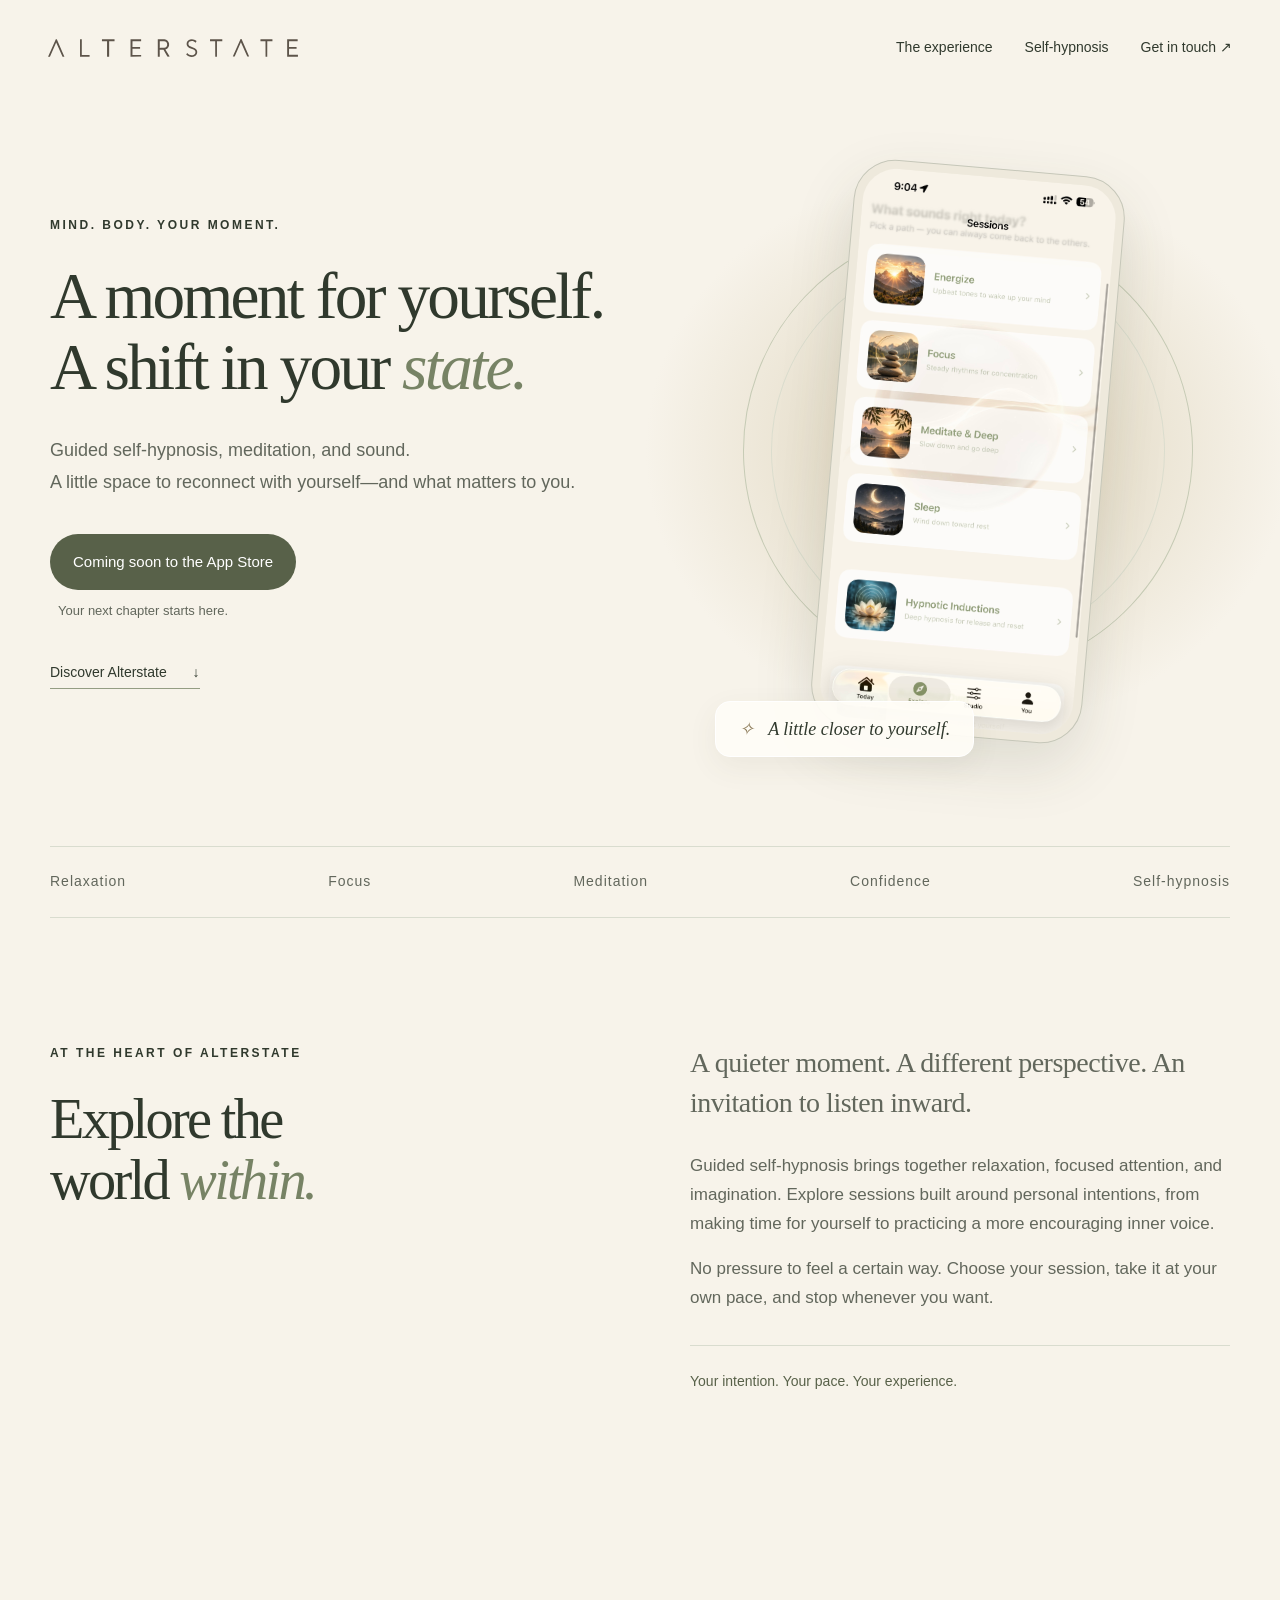
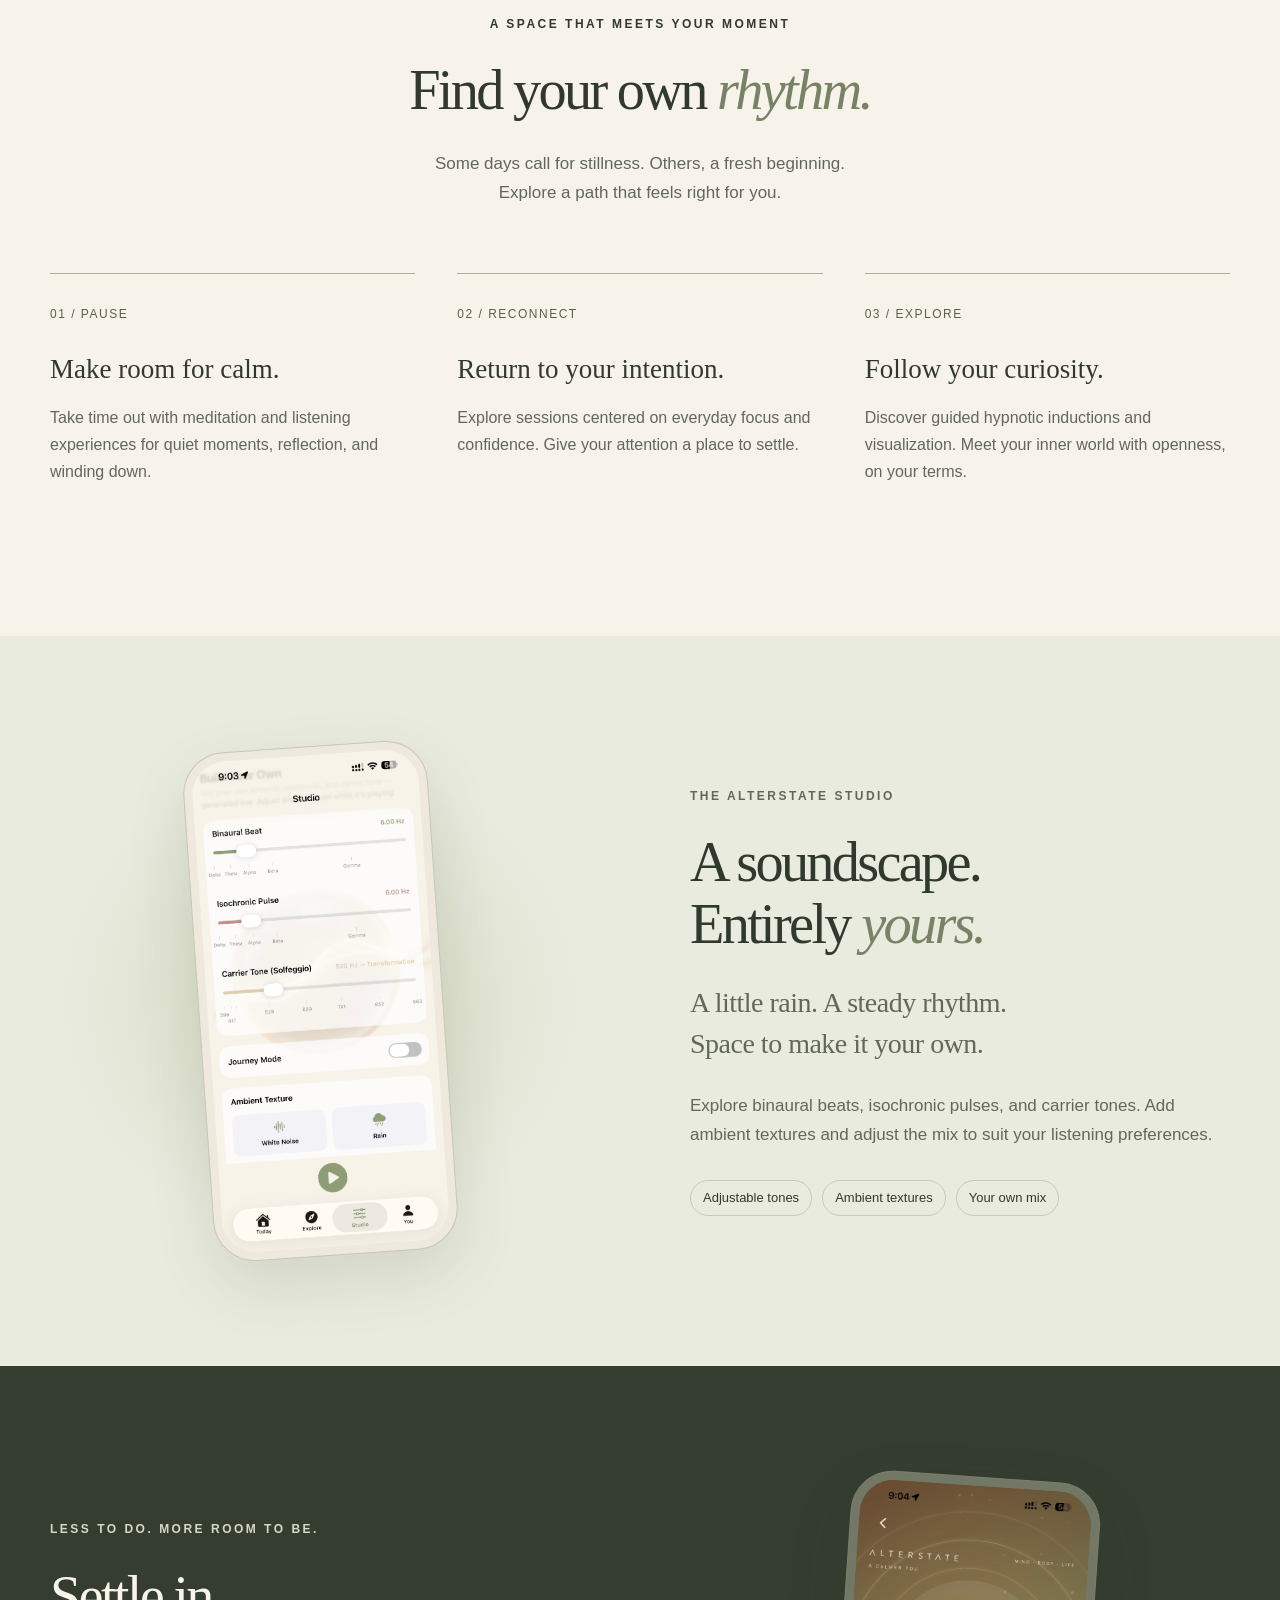
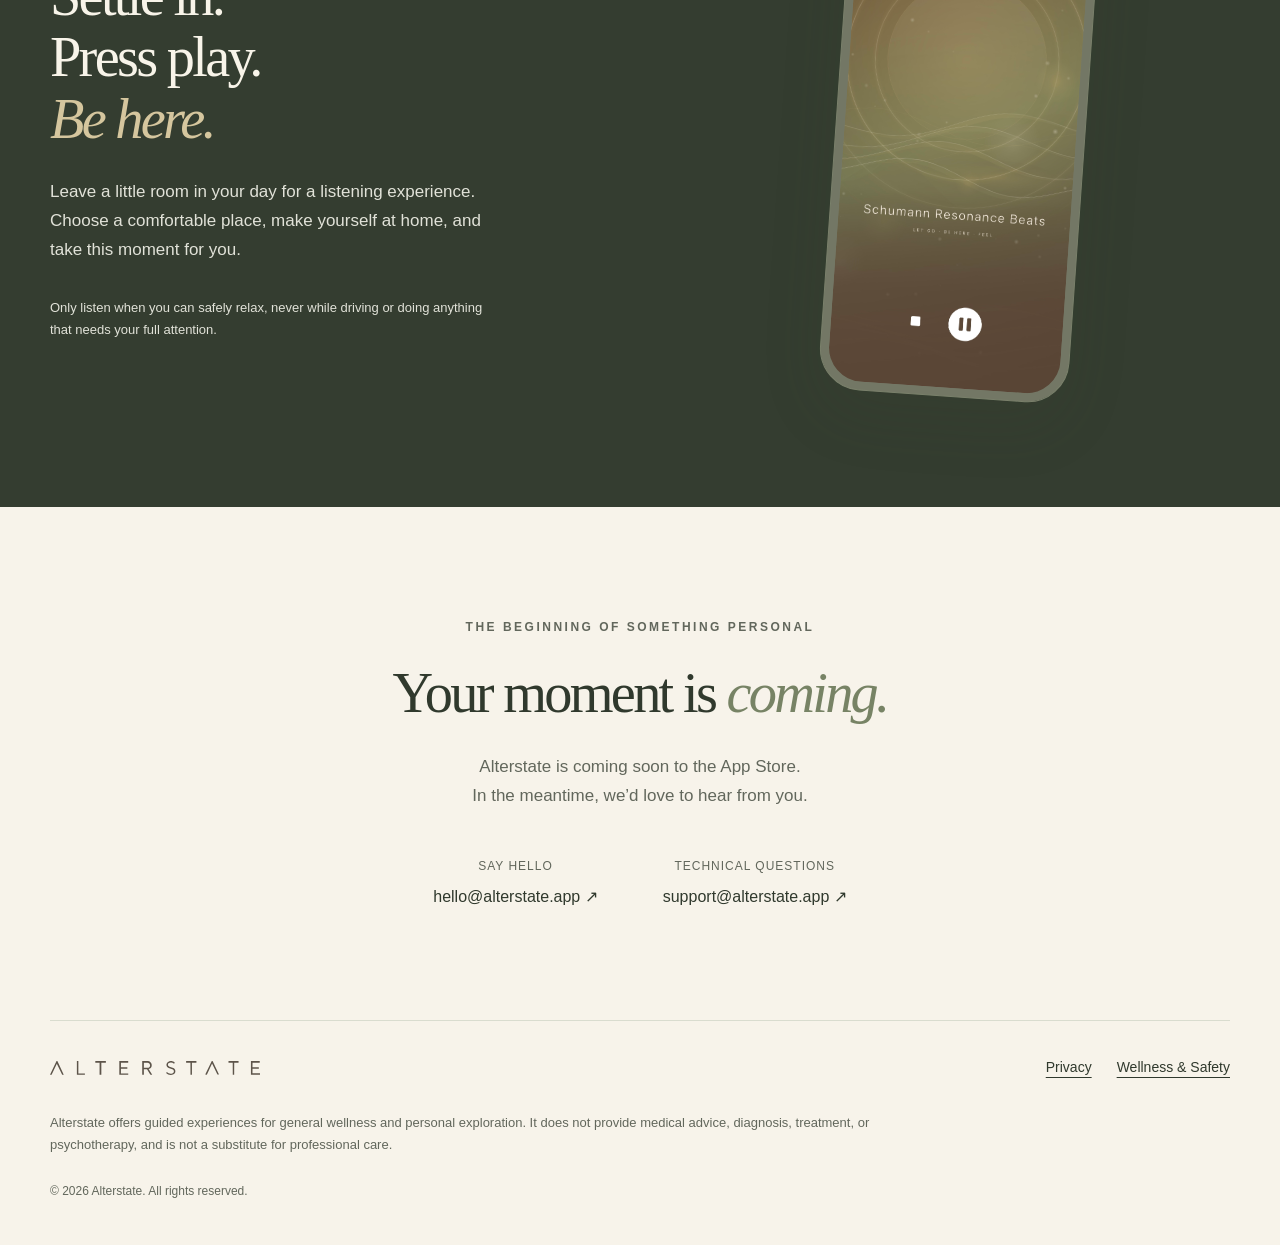
==== index.html @ 5e7988ba "Add files via upload" ====
<!doctype html>
<html lang="en">
<head>
<meta charset="utf-8"><meta name="viewport" content="width=device-width,initial-scale=1">
<title>Alterstate — Guided Self-Hypnosis, Meditation & Focus</title>
<meta name="description" content="Make space for yourself with Alterstate. Explore guided self-hypnosis, meditation, and personal sound experiences for everyday relaxation, focus, and confidence. Coming soon for iPhone.">
<link rel="canonical" href="https://alterstate.app/">
<meta property="og:title" content="Alterstate — A moment for yourself"><meta property="og:description" content="Guided self-hypnosis, meditation, and sound. Explore your inner world, on your terms. Coming soon for iPhone."><meta property="og:type" content="website"><meta property="og:url" content="https://alterstate.app/">
<meta name="theme-color" content="#f7f3ea"><link rel="icon" href="assets/favicon.svg" type="image/svg+xml"><link rel="stylesheet" href="style.css">
</head>
<body>
<a class="skip" href="#main">Skip to content</a>
<header class="header"><a class="brand" href="./" aria-label="Alterstate home"><img src="assets/wordmark.svg" alt="Alterstate" width="250" height="18"></a><nav aria-label="Main navigation"><a href="#experience">The experience</a><a href="#hypnosis">Self-hypnosis</a><a href="#contact">Get in touch <span aria-hidden="true">↗</span></a></nav></header>
<main id="main">
<section class="hero wrap"><div class="hero-copy"><p class="eyebrow">MIND. BODY. YOUR MOMENT.</p><h1>A moment for yourself.<br>A shift in your <em>state.</em></h1><p class="lead">Guided self-hypnosis, meditation, and sound.<br>A little space to reconnect with yourself—and what matters to you.</p><div class="launch"><span class="coming">Coming soon to the App Store</span><span class="launch-note">Your next chapter starts here.</span></div><a class="text-link" href="#experience">Discover Alterstate <span aria-hidden="true">↓</span></a></div><div class="hero-art"><div class="orbit" aria-hidden="true"></div><div class="phone"><img src="assets/sessions.jpg" alt="Alterstate sessions: Energize, Focus, Meditate & Deep, Sleep, and Hypnotic Inductions" width="1290" height="2796" fetchpriority="high"></div><div class="art-note"><span class="small-star" aria-hidden="true">✧</span> A little closer to yourself.</div></div></section>
<div class="paths wrap" aria-label="Session themes"><span>Relaxation</span><span>Focus</span><span>Meditation</span><span>Confidence</span><span>Self-hypnosis</span></div>
<section id="hypnosis" class="hypnosis section"><div class="wrap split"><div><p class="eyebrow">AT THE HEART OF ALTERSTATE</p><h2>Explore the<br>world <em>within.</em></h2></div><div class="editorial"><p class="large-copy">A quieter moment. A different perspective. An invitation to listen inward.</p><p>Guided self-hypnosis brings together relaxation, focused attention, and imagination. Explore sessions built around personal intentions, from making time for yourself to practicing a more encouraging inner voice.</p><p>No pressure to feel a certain way. Choose your session, take it at your own pace, and stop whenever you want.</p><div class="signature">Your intention. Your pace. Your experience.</div></div></div></section>
<section id="experience" class="section wrap"><div class="section-intro"><p class="eyebrow">A SPACE THAT MEETS YOUR MOMENT</p><h2>Find your own <em>rhythm.</em></h2><p>Some days call for stillness. Others, a fresh beginning.<br>Explore a path that feels right for you.</p></div><div class="feature-grid"><article><span class="feature-number">01 / PAUSE</span><h3>Make room for calm.</h3><p>Take time out with meditation and listening experiences for quiet moments, reflection, and winding down.</p></article><article><span class="feature-number">02 / RECONNECT</span><h3>Return to your intention.</h3><p>Explore sessions centered on everyday focus and confidence. Give your attention a place to settle.</p></article><article><span class="feature-number">03 / EXPLORE</span><h3>Follow your curiosity.</h3><p>Discover guided hypnotic inductions and visualization. Meet your inner world with openness, on your terms.</p></article></div></section>
<section class="studio-section section"><div class="wrap split studio-layout"><div class="studio-visual"><div class="phone"><img src="assets/studio.jpg" alt="The Alterstate Studio with adjustable binaural beats, isochronic pulses, carrier tones, and ambient sounds" width="1290" height="2796" loading="lazy"></div></div><div class="studio-copy"><p class="eyebrow">THE ALTERSTATE STUDIO</p><h2>A soundscape.<br>Entirely <em>yours.</em></h2><p class="large-copy">A little rain. A steady rhythm.<br>Space to make it your own.</p><p>Explore binaural beats, isochronic pulses, and carrier tones. Add ambient textures and adjust the mix to suit your listening preferences.</p><div class="detail-row"><span>Adjustable tones</span><span>Ambient textures</span><span>Your own mix</span></div></div></div></section>
<section class="listen section"><div class="wrap split"><div class="listen-copy"><p class="eyebrow">LESS TO DO. MORE ROOM TO BE.</p><h2>Settle in.<br>Press play.<br><em>Be here.</em></h2><p>Leave a little room in your day for a listening experience. Choose a comfortable place, make yourself at home, and take this moment for you.</p><p class="listen-note">Only listen when you can safely relax, never while driving or doing anything that needs your full attention.</p></div><div class="player-visual"><div class="phone"><img src="assets/player.jpg" alt="Alterstate’s immersive audio player with pause and stop controls" width="1290" height="2796" loading="lazy"></div></div></div></section>
<section id="contact" class="contact section wrap"><p class="eyebrow">THE BEGINNING OF SOMETHING PERSONAL</p><h2>Your moment is <em>coming.</em></h2><p>Alterstate is coming soon to the App Store.<br>In the meantime, we’d love to hear from you.</p><div class="contact-links"><a href="mailto:hello@alterstate.app"><span>Say hello</span>hello@alterstate.app ↗</a><a href="mailto:support@alterstate.app"><span>Technical questions</span>support@alterstate.app ↗</a></div></section>
</main>
<footer class="wrap footer"><div class="footer-top"><a class="brand" href="./" aria-label="Alterstate home"><img src="assets/wordmark.svg" width="210" height="15" alt="Alterstate"></a><div><a href="privacy.html">Privacy</a><a href="wellness.html">Wellness & Safety</a></div></div><p class="disclaimer">Alterstate offers guided experiences for general wellness and personal exploration. It does not provide medical advice, diagnosis, treatment, or psychotherapy, and is not a substitute for professional care.</p><p class="copyright">© 2026 Alterstate. All rights reserved.</p></footer>
</body></html>
---- style.css ----
:root{--paper:#f7f3ea;--ink:#30392d;--muted:#62675c;--sage:#586149;--line:#d9dccf;--serif:Georgia,'Times New Roman',serif}*{box-sizing:border-box}html{scroll-behavior:smooth;scroll-padding-top:28px}body{margin:0;background:var(--paper);color:var(--ink);font-family:-apple-system,BlinkMacSystemFont,'Segoe UI',sans-serif;font-size:17px;line-height:1.7}a{color:inherit;text-underline-offset:5px}a:focus-visible{outline:3px solid #9a6841;outline-offset:7px}img{display:block;max-width:100%;height:auto}.wrap{width:min(1180px,calc(100% - 96px));margin:auto}.header{width:min(1320px,calc(100% - 96px));margin:auto;display:flex;align-items:center;justify-content:space-between;padding:36px 0;gap:30px}.brand img{filter:brightness(.35) sepia(.3)}nav{display:flex;gap:32px;font-size:14px}nav a{text-decoration:none}nav a:hover{text-decoration:underline}.hero{display:grid;grid-template-columns:1.2fr 1fr;align-items:center;min-height:750px;padding-top:30px;padding-bottom:70px;gap:25px}.eyebrow{font-size:12px;letter-spacing:2.5px;font-weight:600;margin:0 0 26px}h1,h2{font-family:var(--serif);font-weight:400;letter-spacing:-2.7px;line-height:1.09;margin:0 0 28px}h1{font-size:clamp(48px,5.1vw,72px)}h2{font-size:clamp(40px,4.4vw,62px)}em{font-weight:400;color:#778365}.lead{font-size:18px;line-height:1.8;color:var(--muted);margin:30px 0}.launch{display:flex;flex-direction:column;align-items:flex-start;gap:10px;margin:36px 0}.coming{background:var(--sage);color:#fff;padding:15px 23px;border-radius:40px;font-size:15px;font-weight:500}.launch-note{font-size:13px;color:var(--muted);padding-left:8px}.text-link{font-size:14px;text-decoration:none;border-bottom:1px solid #949d83;padding-bottom:8px}.text-link span{margin-left:22px}.hero-art{position:relative;display:flex;align-items:center;justify-content:center;padding:32px 0}.hero-art:before{content:'';position:absolute;inset:5% -12%;background:radial-gradient(ellipse,#e5d4b8 0%,#eae3d2 36%,transparent 70%);z-index:-1}.orbit{position:absolute;width:450px;height:450px;border:1px solid #c6cbb5;border-radius:50%;transform:rotate(-25deg);z-index:-1}.orbit:after{content:'';position:absolute;inset:27px;border:1px solid #dbddce;border-radius:50%}.phone{width:260px;padding:8px;border-radius:42px;background:#eee9dc;border:1px solid #c6c7b9;box-shadow:0 24px 60px #39412b22;overflow:hidden}.phone img{border-radius:34px;width:100%;height:auto}.hero-art .phone{width:272px;transform:rotate(5deg)}.art-note{position:absolute;bottom:10px;left:10px;background:#fffdf7ef;border:1px solid #fff;padding:16px 23px;border-radius:15px;font:italic 18px var(--serif);box-shadow:0 10px 30px #585b3612}.small-star{margin-right:10px;color:#8b7956}.paths{display:flex;justify-content:space-between;gap:20px;border-top:1px solid var(--line);border-bottom:1px solid var(--line);padding:23px 0;color:var(--muted);font-size:14px;letter-spacing:1px}.section{padding-top:110px;padding-bottom:110px}.split{display:grid;grid-template-columns:1fr 1fr;gap:100px;align-items:center}.hypnosis{padding-top:125px}.hypnosis .split{align-items:start}.editorial p{margin-top:0;color:var(--muted)}.large-copy{font-family:var(--serif);font-size:28px;line-height:1.45;letter-spacing:-.5px}.signature{border-top:1px solid var(--line);padding-top:24px;margin-top:32px;font-size:14px;color:var(--sage)}.section-intro{text-align:center;max-width:700px;margin:0 auto 65px}.section-intro p:last-child{color:var(--muted)}.feature-grid{display:grid;grid-template-columns:repeat(3,1fr);gap:42px}.feature-grid article{border-top:1px solid #a9b198;padding-top:25px}.feature-number{font-size:12px;letter-spacing:1.5px;color:var(--sage)}h3{font:400 27px/1.3 var(--serif);margin:25px 0 16px}.feature-grid p{color:var(--muted);font-size:16px}.studio-section{background:#e9ebdf;margin-top:25px}.studio-visual{display:flex;justify-content:center;background:radial-gradient(ellipse,#d3d8bd,transparent 68%)}.studio-visual .phone{transform:rotate(-4deg);width:245px}.studio-copy>p{color:var(--muted)}.detail-row{display:flex;flex-wrap:wrap;gap:10px;margin-top:30px}.detail-row span{border:1px solid #c4cbb8;border-radius:30px;padding:6px 12px;font-size:13px}.listen{background:#343d30;color:#f8f4e9;overflow:hidden}.listen .eyebrow{color:#d5d9c3}.listen em{color:#d5c69e}.listen-copy>p:not(.eyebrow){max-width:450px;color:#e1e2d8}.listen-note{font-size:13px;margin-top:32px}.player-visual{display:flex;justify-content:center}.player-visual .phone{width:250px;background:#737765;border-color:#7a806b;transform:rotate(4deg)}.contact{text-align:center}.contact>p{color:var(--muted)}.contact-links{display:flex;justify-content:center;gap:65px;margin-top:45px}.contact-links a{text-decoration:none;font-size:16px}.contact-links a:hover{text-decoration:underline}.contact-links span{display:block;font-size:12px;letter-spacing:1px;text-transform:uppercase;color:var(--muted);margin-bottom:7px}.footer{padding-top:35px;padding-bottom:32px;border-top:1px solid var(--line)}.footer-top{display:flex;justify-content:space-between;gap:25px;align-items:center}.footer-top>div{display:flex;gap:25px;font-size:14px}.disclaimer{font-size:13px;color:var(--muted);max-width:860px;margin-top:32px}.copyright{font-size:12px;color:var(--muted);margin-top:25px}.skip{position:absolute;top:-100px;left:15px;background:white;padding:12px;z-index:5}.skip:focus{top:10px}.legal{max-width:780px;padding-top:65px;padding-bottom:90px}.legal h1{font-size:54px}.legal h2{font-family:inherit;font-size:24px;letter-spacing:0;line-height:1.3;margin-top:40px}.legal p{color:var(--muted)}.legal .eyebrow{color:var(--sage)}
@media(min-width:1500px){.hero{min-height:780px}}@media(max-width:1000px){.wrap,.header{width:calc(100% - 56px)}.split{gap:50px}.hero{min-height:680px}.hero-art .phone{width:235px}.orbit{width:330px;height:330px}.art-note{left:-15px;font-size:16px}.header .brand img{width:200px}nav{gap:20px}.feature-grid{gap:25px}}
@media(max-width:700px){.wrap,.header{width:calc(100% - 40px)}.header{padding:25px 0}.header .brand img{width:180px}nav a{display:none}nav a:last-child{display:block;font-size:12px}nav{gap:0}.hero{grid-template-columns:1fr;padding-top:38px;padding-bottom:45px;gap:30px;min-height:0}.hero-copy{text-align:center}.eyebrow{font-size:11px;letter-spacing:1.7px}h1{font-size:49px;letter-spacing:-2px}.lead{font-size:16px}.launch{align-items:center;margin:27px 0}.hero-art{padding:15px 0 35px}.hero-art .phone{width:235px;transform:rotate(3deg)}.orbit{width:310px;height:310px}.art-note{left:50%;transform:translateX(-50%);white-space:nowrap;bottom:8px}.paths{justify-content:center;flex-wrap:wrap;gap:8px 22px;font-size:12px;padding:20px 0}.section{padding-top:70px;padding-bottom:70px}.split{grid-template-columns:1fr;gap:35px}.large-copy{font-size:25px}h2{font-size:45px;letter-spacing:-1.8px}.section-intro{text-align:left;margin-bottom:35px}.feature-grid{grid-template-columns:1fr;gap:25px}.feature-grid article{padding-top:18px}.feature-grid h3{margin-top:14px}.studio-copy{grid-row:1}.studio-visual{margin-top:15px}.studio-visual .phone{width:230px}.player-visual{margin-top:20px}.player-visual .phone{width:230px}.contact-links{flex-direction:column;gap:25px}.footer-top{align-items:flex-start;flex-direction:column;gap:25px}.legal{padding-top:40px}.legal h1{font-size:43px}.listen-copy>p:not(.eyebrow){max-width:none}}
@media(prefers-reduced-motion:reduce){html{scroll-behavior:auto}}
@media(max-width:700px){.hero-art:before{inset:5% 0}.orbit{width:min(310px,90%);height:auto;aspect-ratio:1}}
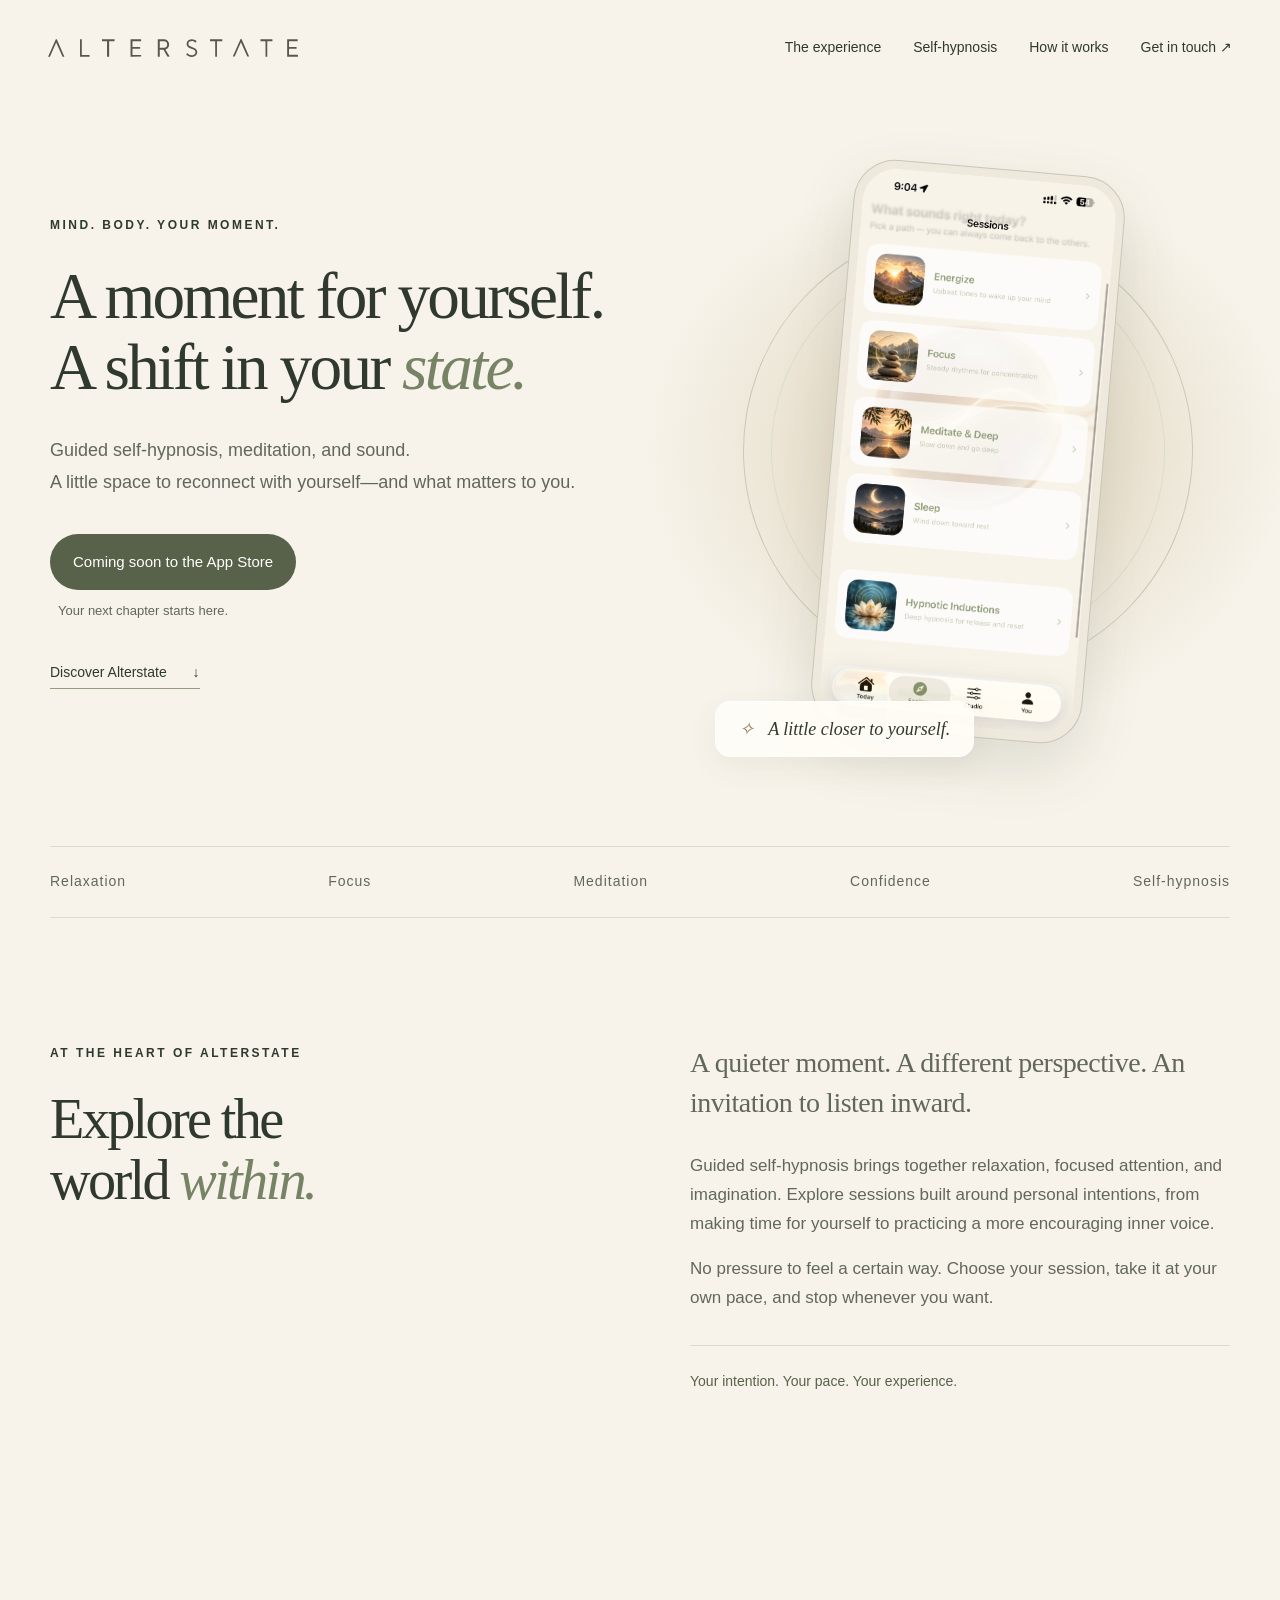
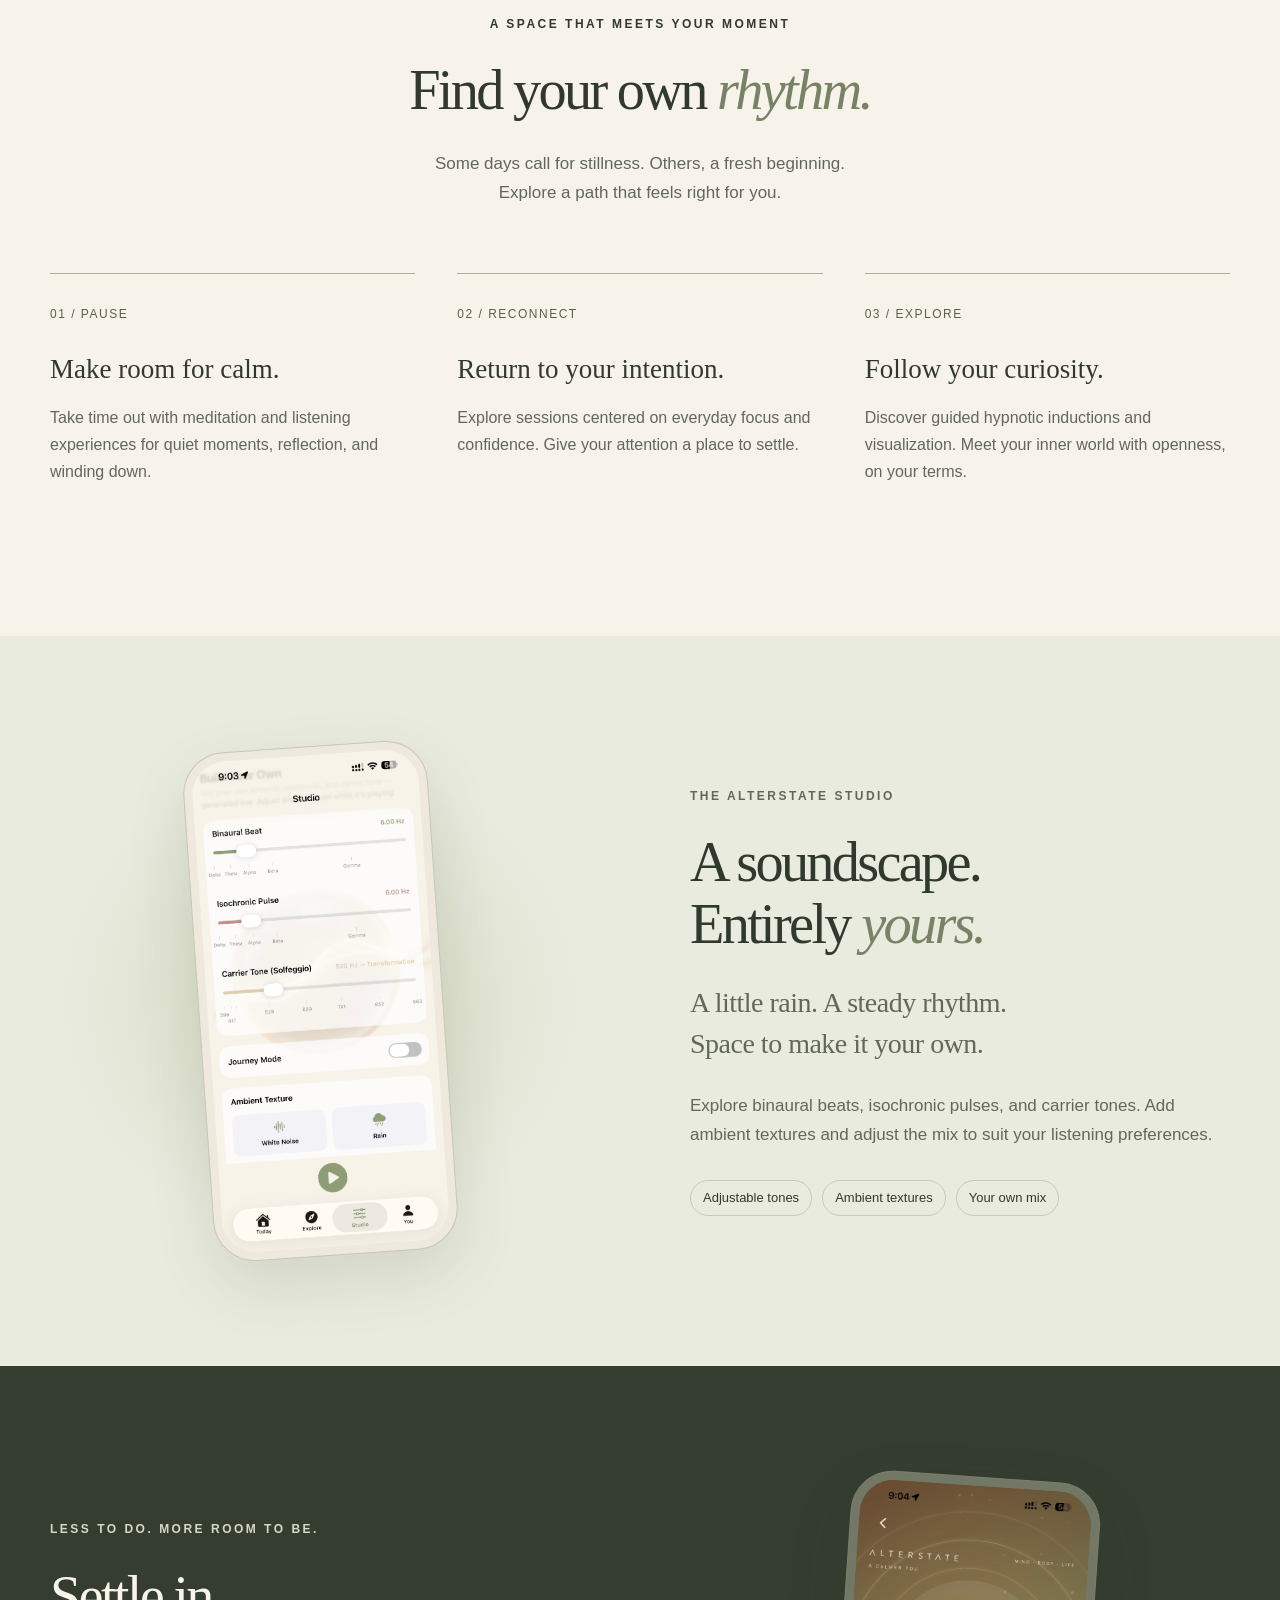
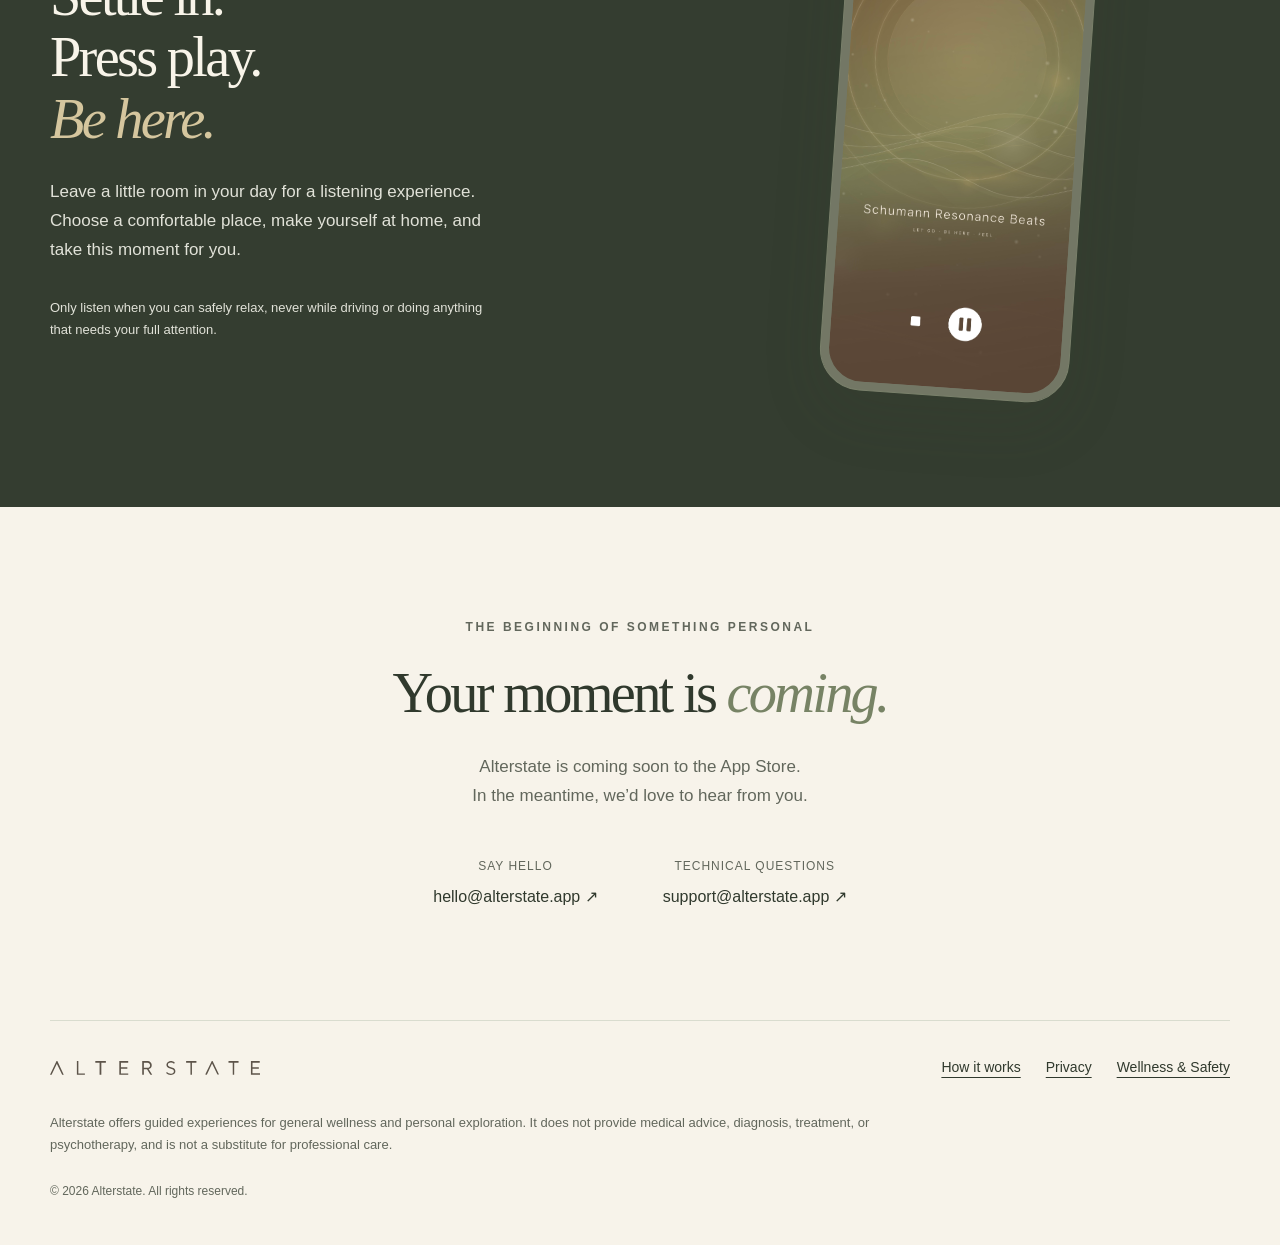
==== commit 8b112d2d: "Add files via upload" ====
--- a/index.html
+++ b/index.html
@@ -6,11 +6,11 @@
 <meta name="description" content="Make space for yourself with Alterstate. Explore guided self-hypnosis, meditation, and personal sound experiences for everyday relaxation, focus, and confidence. Coming soon for iPhone.">
 <link rel="canonical" href="https://alterstate.app/">
 <meta property="og:title" content="Alterstate — A moment for yourself"><meta property="og:description" content="Guided self-hypnosis, meditation, and sound. Explore your inner world, on your terms. Coming soon for iPhone."><meta property="og:type" content="website"><meta property="og:url" content="https://alterstate.app/">
-<meta name="theme-color" content="#f7f3ea"><link rel="icon" href="assets/favicon.svg" type="image/svg+xml"><link rel="stylesheet" href="style.css">
+<meta name="theme-color" content="#f7f3ea"><link rel="icon" href="assets/favicon.svg" type="image/svg+xml"><link rel="stylesheet" href="style.css"><link rel="stylesheet" href="how-it-works.css">
 </head>
 <body>
 <a class="skip" href="#main">Skip to content</a>
-<header class="header"><a class="brand" href="./" aria-label="Alterstate home"><img src="assets/wordmark.svg" alt="Alterstate" width="250" height="18"></a><nav aria-label="Main navigation"><a href="#experience">The experience</a><a href="#hypnosis">Self-hypnosis</a><a href="#contact">Get in touch <span aria-hidden="true">↗</span></a></nav></header>
+<header class="header"><a class="brand" href="./" aria-label="Alterstate home"><img src="assets/wordmark.svg" alt="Alterstate" width="250" height="18"></a><nav aria-label="Main navigation"><a href="#experience">The experience</a><a href="#hypnosis">Self-hypnosis</a><a href="how-it-works.html">How it works</a><a href="#contact">Get in touch <span aria-hidden="true">↗</span></a></nav></header>
 <main id="main">
 <section class="hero wrap"><div class="hero-copy"><p class="eyebrow">MIND. BODY. YOUR MOMENT.</p><h1>A moment for yourself.<br>A shift in your <em>state.</em></h1><p class="lead">Guided self-hypnosis, meditation, and sound.<br>A little space to reconnect with yourself—and what matters to you.</p><div class="launch"><span class="coming">Coming soon to the App Store</span><span class="launch-note">Your next chapter starts here.</span></div><a class="text-link" href="#experience">Discover Alterstate <span aria-hidden="true">↓</span></a></div><div class="hero-art"><div class="orbit" aria-hidden="true"></div><div class="phone"><img src="assets/sessions.jpg" alt="Alterstate sessions: Energize, Focus, Meditate & Deep, Sleep, and Hypnotic Inductions" width="1290" height="2796" fetchpriority="high"></div><div class="art-note"><span class="small-star" aria-hidden="true">✧</span> A little closer to yourself.</div></div></section>
 <div class="paths wrap" aria-label="Session themes"><span>Relaxation</span><span>Focus</span><span>Meditation</span><span>Confidence</span><span>Self-hypnosis</span></div>
@@ -20,5 +20,5 @@
 <section class="listen section"><div class="wrap split"><div class="listen-copy"><p class="eyebrow">LESS TO DO. MORE ROOM TO BE.</p><h2>Settle in.<br>Press play.<br><em>Be here.</em></h2><p>Leave a little room in your day for a listening experience. Choose a comfortable place, make yourself at home, and take this moment for you.</p><p class="listen-note">Only listen when you can safely relax, never while driving or doing anything that needs your full attention.</p></div><div class="player-visual"><div class="phone"><img src="assets/player.jpg" alt="Alterstate’s immersive audio player with pause and stop controls" width="1290" height="2796" loading="lazy"></div></div></div></section>
 <section id="contact" class="contact section wrap"><p class="eyebrow">THE BEGINNING OF SOMETHING PERSONAL</p><h2>Your moment is <em>coming.</em></h2><p>Alterstate is coming soon to the App Store.<br>In the meantime, we’d love to hear from you.</p><div class="contact-links"><a href="mailto:hello@alterstate.app"><span>Say hello</span>hello@alterstate.app ↗</a><a href="mailto:support@alterstate.app"><span>Technical questions</span>support@alterstate.app ↗</a></div></section>
 </main>
-<footer class="wrap footer"><div class="footer-top"><a class="brand" href="./" aria-label="Alterstate home"><img src="assets/wordmark.svg" width="210" height="15" alt="Alterstate"></a><div><a href="privacy.html">Privacy</a><a href="wellness.html">Wellness & Safety</a></div></div><p class="disclaimer">Alterstate offers guided experiences for general wellness and personal exploration. It does not provide medical advice, diagnosis, treatment, or psychotherapy, and is not a substitute for professional care.</p><p class="copyright">© 2026 Alterstate. All rights reserved.</p></footer>
+<footer class="wrap footer"><div class="footer-top"><a class="brand" href="./" aria-label="Alterstate home"><img src="assets/wordmark.svg" width="210" height="15" alt="Alterstate"></a><div><a href="how-it-works.html">How it works</a><a href="privacy.html">Privacy</a><a href="wellness.html">Wellness & Safety</a></div></div><p class="disclaimer">Alterstate offers guided experiences for general wellness and personal exploration. It does not provide medical advice, diagnosis, treatment, or psychotherapy, and is not a substitute for professional care.</p><p class="copyright">© 2026 Alterstate. All rights reserved.</p></footer>
 </body></html>
--- a/how-it-works.css
+++ b/how-it-works.css
@@ -0,0 +1,22 @@
+/* Educational guide; scoped to preserve the existing website. */
+.guide-page .header nav a[aria-current]{text-decoration:underline;text-underline-offset:7px}
+.guide-hero{padding-top:65px;padding-bottom:65px;border-bottom:1px solid var(--line)}
+.guide-hero h1{font-size:clamp(3rem,5.5vw,5rem);max-width:1000px;letter-spacing:-.045em;line-height:1.08}
+.guide-deck{font-size:1.2rem;color:var(--muted);max-width:700px;margin-top:28px}
+.guide-byline{font-size:.875rem;color:var(--muted);margin:30px 0 0}.guide-byline span{margin:0 10px}
+.guide-layout{display:grid;grid-template-columns:235px minmax(0,1fr);gap:80px;align-items:start;padding-top:65px}
+.guide-toc{position:sticky;top:35px}.guide-toc nav{display:flex;flex-direction:column;gap:0;font-size:.875rem}.guide-toc .eyebrow{margin-bottom:16px;font-size:.75rem}.guide-toc a{display:block!important;padding:10px 0;border-bottom:1px solid var(--line);line-height:1.5;color:var(--muted)}
+.guide-content{max-width:780px;min-width:0}.guide-content section{padding-bottom:55px;margin-bottom:55px;border-bottom:1px solid var(--line);scroll-margin-top:35px}.guide-content section:last-child{border:0;margin-bottom:0}
+.section-kicker{font-size:.75rem;letter-spacing:1.8px;color:var(--sage);font-weight:600;margin:0 0 18px}.guide-content h2{font-size:clamp(2rem,3.3vw,2.75rem);letter-spacing:-.035em;line-height:1.16;margin-bottom:25px}.guide-content p{color:var(--muted);margin-top:0;line-height:1.85}.guide-content p strong{color:var(--ink);font-weight:600}.guide-content a{overflow-wrap:anywhere}.source-ref{font-size:.8em;white-space:nowrap}
+.beat-explainer{margin:35px 0;padding:32px;background:#e9ebdf;border:1px solid #d2d8c5;border-radius:22px}.tone-pair{display:flex;align-items:center;justify-content:space-around;gap:15px}.tone-pair>div{text-align:center;flex:1}.tone-pair span:not(.tone-divider),.beat-result>span{display:block;font-size:.75rem;letter-spacing:1.8px;color:#566148}.tone-pair strong{font-family:var(--serif);font-size:2.8rem;font-weight:400;line-height:1.5}.tone-pair small{font:400 1rem -apple-system,BlinkMacSystemFont,'Segoe UI',sans-serif}.tone-divider{font-size:1.8rem;color:#738064}.beat-result{text-align:center;border-top:1px solid #c8cfba;margin-top:22px;padding-top:23px}.beat-result strong{font:400 3.5rem/1.4 var(--serif);color:#48573e}.beat-result p{font-size:.875rem;margin:0}.beat-explainer figcaption{font-size:.8rem;line-height:1.6;text-align:center;color:#62675c;margin-top:22px}
+.band-list{margin:30px 0}.band-list>div{display:flex;align-items:center;gap:25px;padding:16px 0;border-bottom:1px solid var(--line);font-size:1rem}.band-name{font-family:var(--serif);font-size:1.6rem;min-width:92px}.band-line{height:1px;flex:1;background:#b7c0a8}.band-list>div>span:last-child{min-width:165px;color:var(--muted)}
+.guide-note{border-left:3px solid #919f7e;background:#eeeee3;padding:26px 30px;margin:30px 0 0}.guide-note h3{margin:0 0 10px;font-size:1.6rem}.guide-note p{margin:0;font-size:1rem}
+.sound-types{margin:30px 0}.sound-types>div{padding:23px 0;border-top:1px solid var(--line)}.sound-types dt{font:400 1.5rem/1.4 var(--serif);margin-bottom:8px}.sound-types dd{margin:0;color:var(--muted);font-size:1rem;line-height:1.8}
+.guide-content details{border-top:1px solid var(--line);padding:18px 0}.guide-content summary{cursor:pointer;font-size:1rem;font-weight:500;padding:5px 0;line-height:1.6}.guide-content summary:focus-visible{outline:2px solid var(--sage);outline-offset:4px}.guide-content details p{font-size:1rem;margin:12px 0 0}.guide-sources ol{padding-left:23px}.guide-sources li{padding:0 0 22px 7px;font-size:.875rem;line-height:1.7;scroll-margin-top:30px}.guide-sources li span{display:block;color:var(--muted);font-size:.8125rem;margin-top:5px}.guide-closing{padding:75px 0 90px;border-top:1px solid var(--line);text-align:center}.guide-page .footer-top>div{flex-wrap:wrap}.guide-page .footer{margin-top:0}
+@media(max-width:1000px){.guide-layout{grid-template-columns:190px minmax(0,1fr);gap:35px}.guide-page .header{gap:15px}.guide-page .header nav{gap:16px}}
+@media(max-width:700px){.guide-hero{padding-top:40px;padding-bottom:40px}.guide-hero h1{font-size:2.9rem}.guide-deck{font-size:1.0625rem}.guide-layout{display:block;padding-top:35px}.guide-toc{position:static;margin-bottom:50px}.guide-toc nav{display:grid;grid-template-columns:1fr 1fr;gap:0 20px}.guide-toc nav>p{grid-column:1/-1}.guide-toc nav>a{font-size:.875rem!important}.guide-content section{padding-bottom:35px;margin-bottom:40px}.guide-content h2{font-size:2.15rem}.guide-content p{font-size:1rem}.beat-explainer{padding:24px 16px}.tone-pair strong{font-size:2.3rem}.tone-pair span:not(.tone-divider){font-size:.7rem}.band-list>div{gap:12px}.band-name{min-width:80px;font-size:1.4rem}.band-list>div>span:last-child{min-width:140px;font-size:.875rem}.guide-note{padding:22px}.guide-closing{padding:50px 0 70px}.guide-page .header nav a{display:none}.guide-page .header nav a[aria-current]{display:block;font-size:.875rem}.guide-page .header .brand img{width:155px}.guide-byline{font-size:.8125rem}}
+@media(max-width:360px){.guide-hero h1{font-size:2.55rem}.band-line{display:none}.band-list>div{justify-content:space-between}.tone-pair strong{font-size:2rem}}
+
+/* Accommodate the added navigation link on the home page. */
+.footer-top>div{flex-wrap:wrap}
+@media(min-width:701px) and (max-width:900px){.header nav{gap:14px;font-size:12px}.header .brand img{width:175px}}
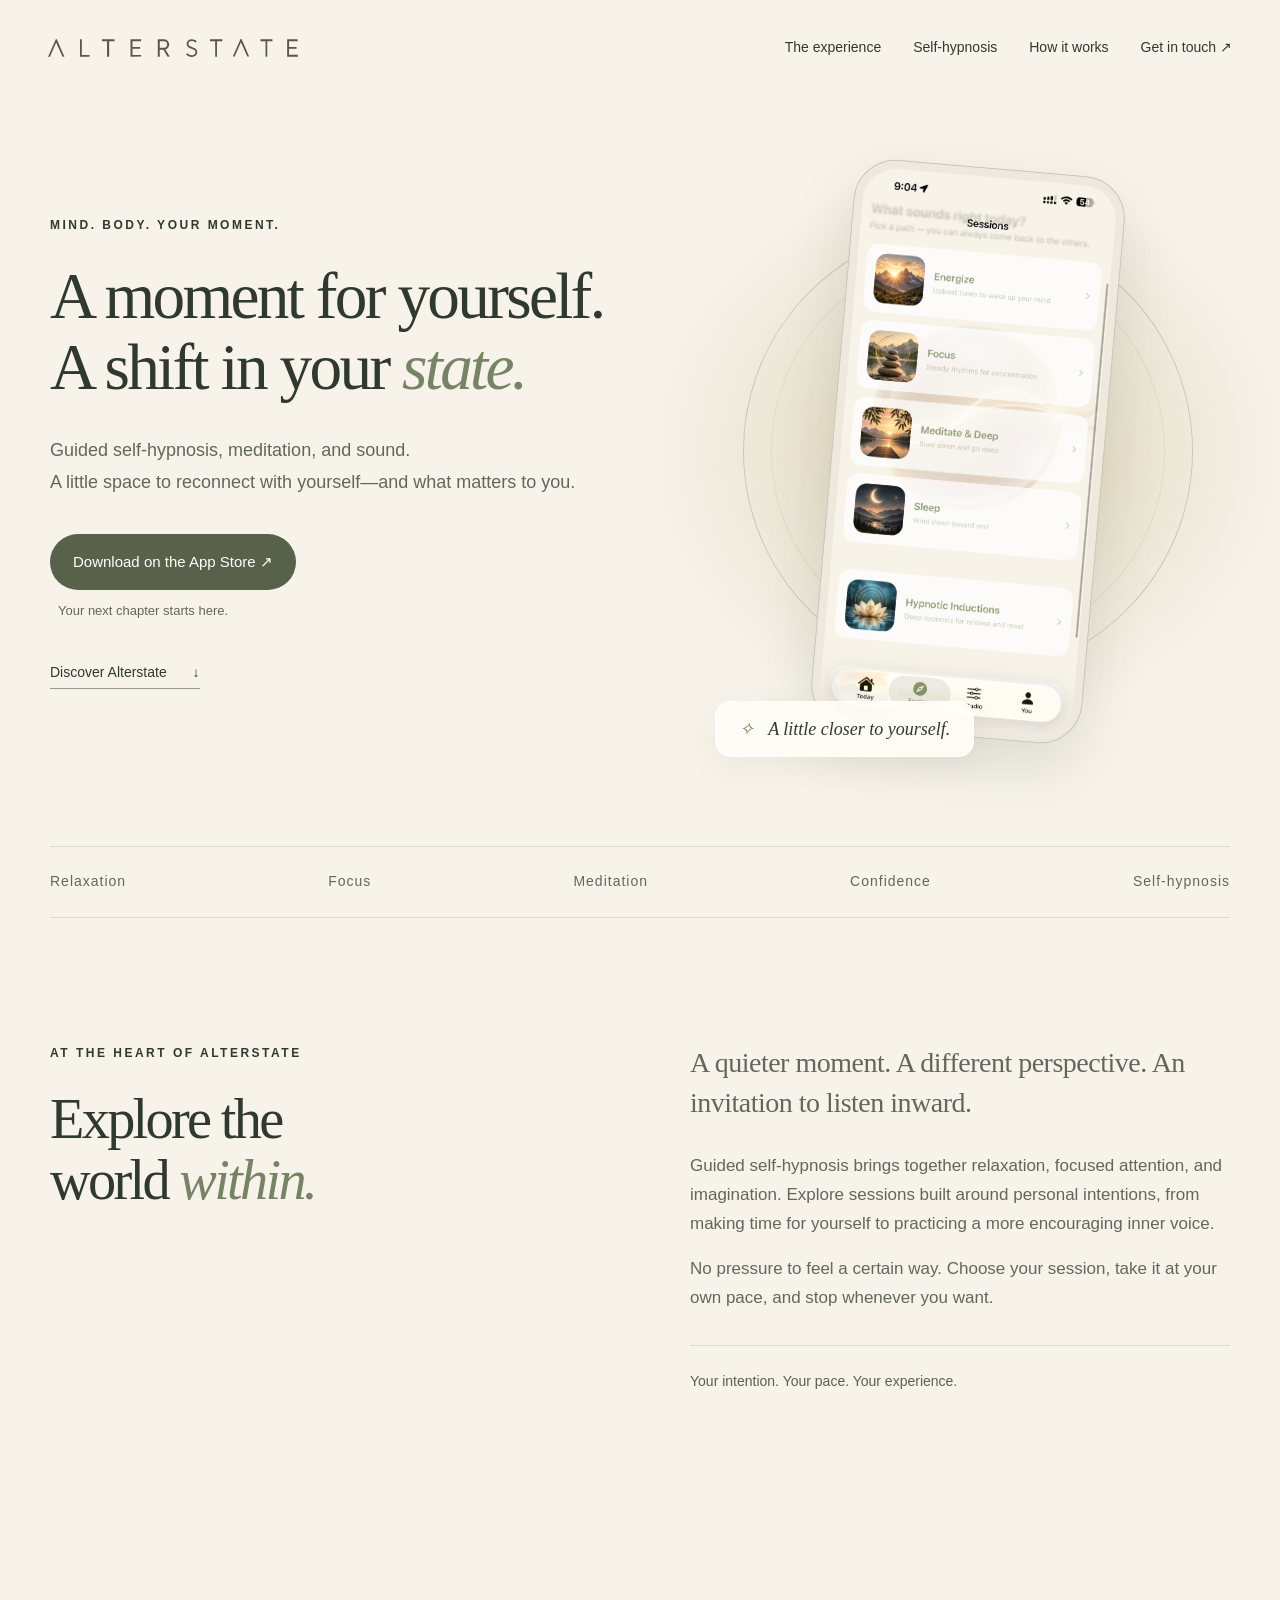
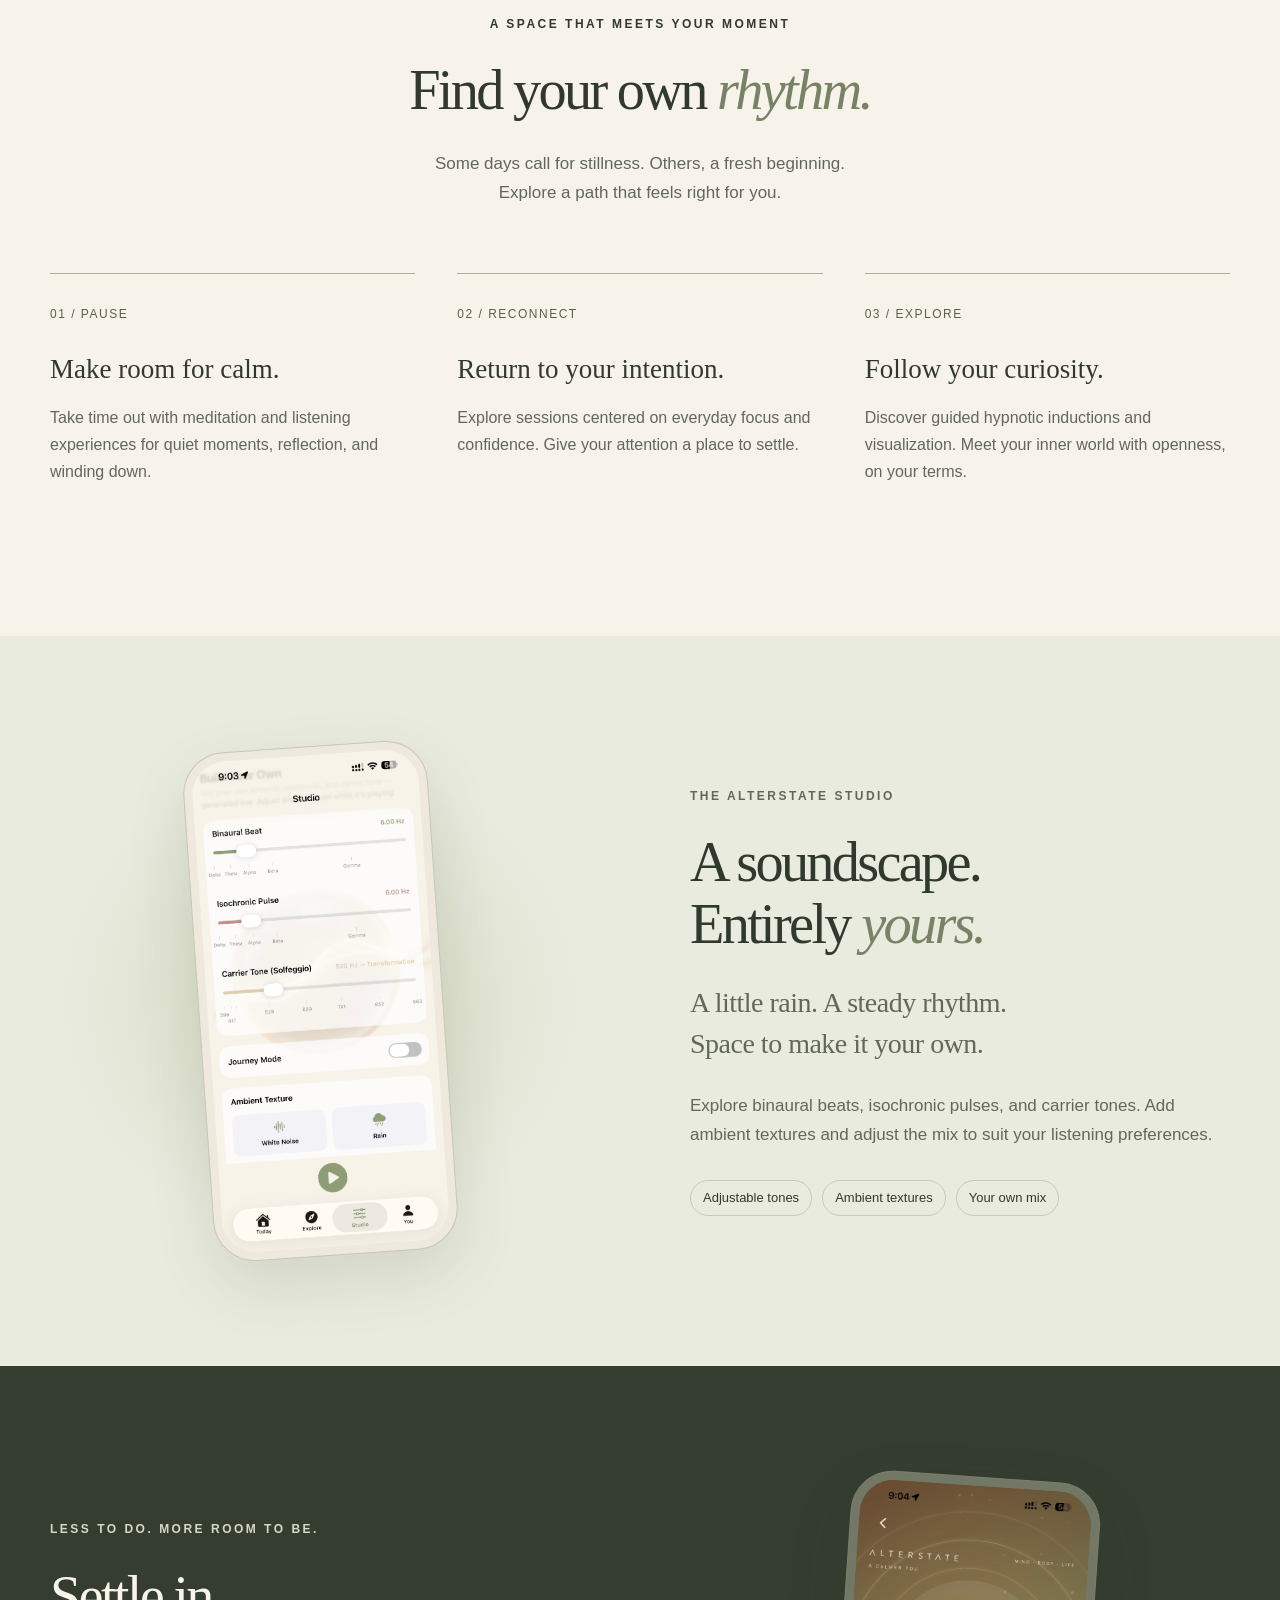
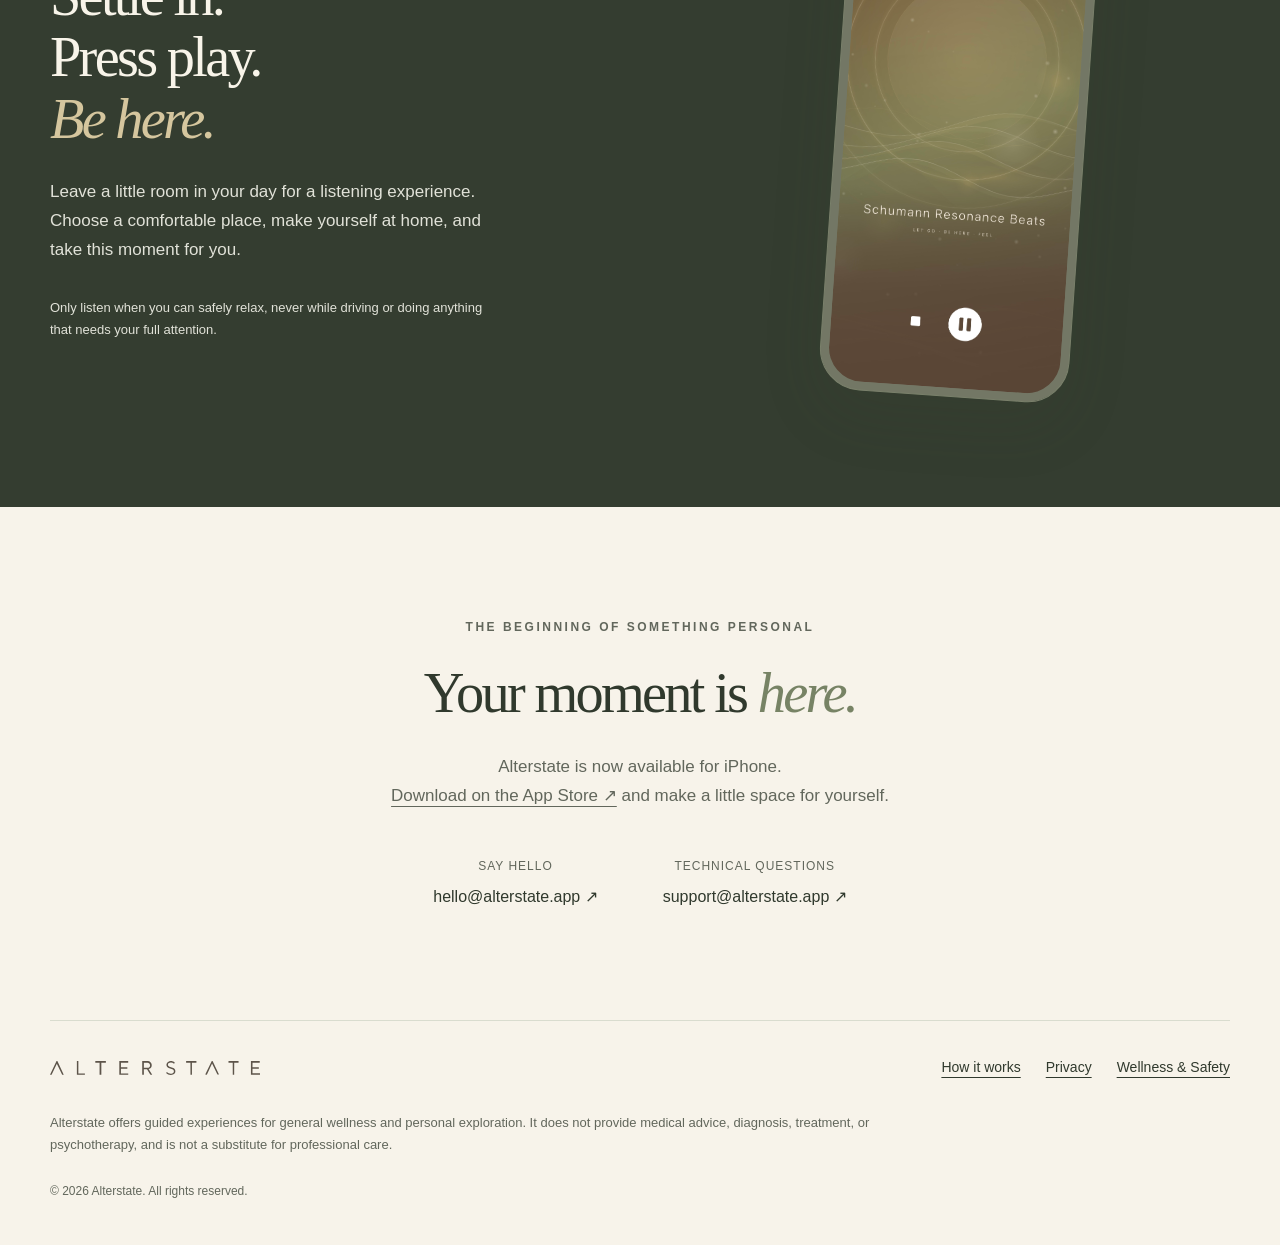
==== commit fb74366e: "Add files via upload" ====
--- a/index.html
+++ b/index.html
@@ -3,22 +3,22 @@
 <head>
 <meta charset="utf-8"><meta name="viewport" content="width=device-width,initial-scale=1">
 <title>Alterstate — Guided Self-Hypnosis, Meditation & Focus</title>
-<meta name="description" content="Make space for yourself with Alterstate. Explore guided self-hypnosis, meditation, and personal sound experiences for everyday relaxation, focus, and confidence. Coming soon for iPhone.">
+<meta name="description" content="Make space for yourself with Alterstate. Explore guided self-hypnosis, meditation, and personal sound experiences for everyday relaxation, focus, and confidence. Now available for iPhone.">
 <link rel="canonical" href="https://alterstate.app/">
-<meta property="og:title" content="Alterstate — A moment for yourself"><meta property="og:description" content="Guided self-hypnosis, meditation, and sound. Explore your inner world, on your terms. Coming soon for iPhone."><meta property="og:type" content="website"><meta property="og:url" content="https://alterstate.app/">
+<meta property="og:title" content="Alterstate — A moment for yourself"><meta property="og:description" content="Guided self-hypnosis, meditation, and sound. Explore your inner world, on your terms. Now available for iPhone."><meta property="og:type" content="website"><meta property="og:url" content="https://alterstate.app/">
 <meta name="theme-color" content="#f7f3ea"><link rel="icon" href="assets/favicon.svg" type="image/svg+xml"><link rel="stylesheet" href="style.css"><link rel="stylesheet" href="how-it-works.css">
 </head>
 <body>
 <a class="skip" href="#main">Skip to content</a>
 <header class="header"><a class="brand" href="./" aria-label="Alterstate home"><img src="assets/wordmark.svg" alt="Alterstate" width="250" height="18"></a><nav aria-label="Main navigation"><a href="#experience">The experience</a><a href="#hypnosis">Self-hypnosis</a><a href="how-it-works.html">How it works</a><a href="#contact">Get in touch <span aria-hidden="true">↗</span></a></nav></header>
 <main id="main">
-<section class="hero wrap"><div class="hero-copy"><p class="eyebrow">MIND. BODY. YOUR MOMENT.</p><h1>A moment for yourself.<br>A shift in your <em>state.</em></h1><p class="lead">Guided self-hypnosis, meditation, and sound.<br>A little space to reconnect with yourself—and what matters to you.</p><div class="launch"><span class="coming">Coming soon to the App Store</span><span class="launch-note">Your next chapter starts here.</span></div><a class="text-link" href="#experience">Discover Alterstate <span aria-hidden="true">↓</span></a></div><div class="hero-art"><div class="orbit" aria-hidden="true"></div><div class="phone"><img src="assets/sessions.jpg" alt="Alterstate sessions: Energize, Focus, Meditate & Deep, Sleep, and Hypnotic Inductions" width="1290" height="2796" fetchpriority="high"></div><div class="art-note"><span class="small-star" aria-hidden="true">✧</span> A little closer to yourself.</div></div></section>
+<section class="hero wrap"><div class="hero-copy"><p class="eyebrow">MIND. BODY. YOUR MOMENT.</p><h1>A moment for yourself.<br>A shift in your <em>state.</em></h1><p class="lead">Guided self-hypnosis, meditation, and sound.<br>A little space to reconnect with yourself—and what matters to you.</p><div class="launch"><a class="coming" href="https://apps.apple.com/ae/app/alterstate/id6815641544" style="text-decoration:none" aria-label="Download Alterstate on the App Store">Download on the App Store <span aria-hidden="true">↗</span></a><span class="launch-note">Your next chapter starts here.</span></div><a class="text-link" href="#experience">Discover Alterstate <span aria-hidden="true">↓</span></a></div><div class="hero-art"><div class="orbit" aria-hidden="true"></div><div class="phone"><img src="assets/sessions.jpg" alt="Alterstate sessions: Energize, Focus, Meditate & Deep, Sleep, and Hypnotic Inductions" width="1290" height="2796" fetchpriority="high"></div><div class="art-note"><span class="small-star" aria-hidden="true">✧</span> A little closer to yourself.</div></div></section>
 <div class="paths wrap" aria-label="Session themes"><span>Relaxation</span><span>Focus</span><span>Meditation</span><span>Confidence</span><span>Self-hypnosis</span></div>
 <section id="hypnosis" class="hypnosis section"><div class="wrap split"><div><p class="eyebrow">AT THE HEART OF ALTERSTATE</p><h2>Explore the<br>world <em>within.</em></h2></div><div class="editorial"><p class="large-copy">A quieter moment. A different perspective. An invitation to listen inward.</p><p>Guided self-hypnosis brings together relaxation, focused attention, and imagination. Explore sessions built around personal intentions, from making time for yourself to practicing a more encouraging inner voice.</p><p>No pressure to feel a certain way. Choose your session, take it at your own pace, and stop whenever you want.</p><div class="signature">Your intention. Your pace. Your experience.</div></div></div></section>
 <section id="experience" class="section wrap"><div class="section-intro"><p class="eyebrow">A SPACE THAT MEETS YOUR MOMENT</p><h2>Find your own <em>rhythm.</em></h2><p>Some days call for stillness. Others, a fresh beginning.<br>Explore a path that feels right for you.</p></div><div class="feature-grid"><article><span class="feature-number">01 / PAUSE</span><h3>Make room for calm.</h3><p>Take time out with meditation and listening experiences for quiet moments, reflection, and winding down.</p></article><article><span class="feature-number">02 / RECONNECT</span><h3>Return to your intention.</h3><p>Explore sessions centered on everyday focus and confidence. Give your attention a place to settle.</p></article><article><span class="feature-number">03 / EXPLORE</span><h3>Follow your curiosity.</h3><p>Discover guided hypnotic inductions and visualization. Meet your inner world with openness, on your terms.</p></article></div></section>
 <section class="studio-section section"><div class="wrap split studio-layout"><div class="studio-visual"><div class="phone"><img src="assets/studio.jpg" alt="The Alterstate Studio with adjustable binaural beats, isochronic pulses, carrier tones, and ambient sounds" width="1290" height="2796" loading="lazy"></div></div><div class="studio-copy"><p class="eyebrow">THE ALTERSTATE STUDIO</p><h2>A soundscape.<br>Entirely <em>yours.</em></h2><p class="large-copy">A little rain. A steady rhythm.<br>Space to make it your own.</p><p>Explore binaural beats, isochronic pulses, and carrier tones. Add ambient textures and adjust the mix to suit your listening preferences.</p><div class="detail-row"><span>Adjustable tones</span><span>Ambient textures</span><span>Your own mix</span></div></div></div></section>
 <section class="listen section"><div class="wrap split"><div class="listen-copy"><p class="eyebrow">LESS TO DO. MORE ROOM TO BE.</p><h2>Settle in.<br>Press play.<br><em>Be here.</em></h2><p>Leave a little room in your day for a listening experience. Choose a comfortable place, make yourself at home, and take this moment for you.</p><p class="listen-note">Only listen when you can safely relax, never while driving or doing anything that needs your full attention.</p></div><div class="player-visual"><div class="phone"><img src="assets/player.jpg" alt="Alterstate’s immersive audio player with pause and stop controls" width="1290" height="2796" loading="lazy"></div></div></div></section>
-<section id="contact" class="contact section wrap"><p class="eyebrow">THE BEGINNING OF SOMETHING PERSONAL</p><h2>Your moment is <em>coming.</em></h2><p>Alterstate is coming soon to the App Store.<br>In the meantime, we’d love to hear from you.</p><div class="contact-links"><a href="mailto:hello@alterstate.app"><span>Say hello</span>hello@alterstate.app ↗</a><a href="mailto:support@alterstate.app"><span>Technical questions</span>support@alterstate.app ↗</a></div></section>
+<section id="contact" class="contact section wrap"><p class="eyebrow">THE BEGINNING OF SOMETHING PERSONAL</p><h2>Your moment is <em>here.</em></h2><p>Alterstate is now available for iPhone.<br><a href="https://apps.apple.com/ae/app/alterstate/id6815641544">Download on the App Store ↗</a> and make a little space for yourself.</p><div class="contact-links"><a href="mailto:hello@alterstate.app"><span>Say hello</span>hello@alterstate.app ↗</a><a href="mailto:support@alterstate.app"><span>Technical questions</span>support@alterstate.app ↗</a></div></section>
 </main>
 <footer class="wrap footer"><div class="footer-top"><a class="brand" href="./" aria-label="Alterstate home"><img src="assets/wordmark.svg" width="210" height="15" alt="Alterstate"></a><div><a href="how-it-works.html">How it works</a><a href="privacy.html">Privacy</a><a href="wellness.html">Wellness & Safety</a></div></div><p class="disclaimer">Alterstate offers guided experiences for general wellness and personal exploration. It does not provide medical advice, diagnosis, treatment, or psychotherapy, and is not a substitute for professional care.</p><p class="copyright">© 2026 Alterstate. All rights reserved.</p></footer>
 </body></html>
